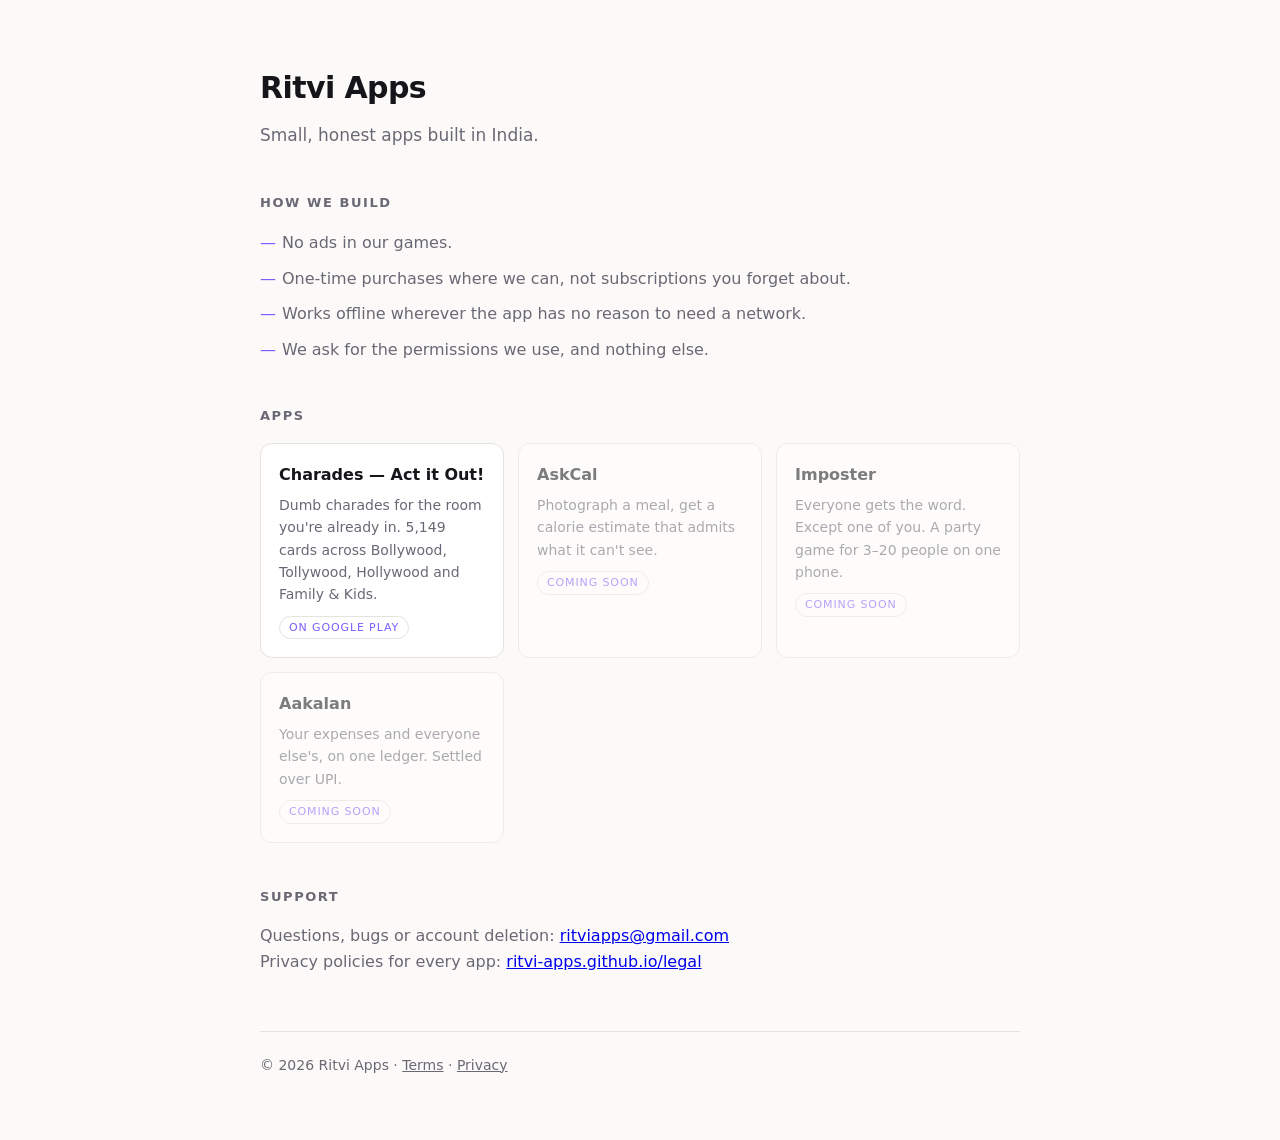
==== index.html @ 6da3868f "feat: Ritvi Apps landing page Serves at ritvi-apps.github.io so the store listings can point at a bu" ====
<!doctype html>
<html lang="en">
<head>
<meta charset="utf-8">
<meta name="viewport" content="width=device-width, initial-scale=1">
<title>Ritvi Apps</title>
<meta name="description" content="Small, honest apps for India. No ads in our games, no subscriptions you forget about.">
<style>
  :root {
    --bg:#fbfaf8; --fg:#16151a; --mut:#6b6875; --line:#e6e2dc; --card:#fff; --accent:#7c5cff;
  }
  @media (prefers-color-scheme: dark) {
    :root { --bg:#100e14; --fg:#ededf0; --mut:#9a94a6; --line:#2a2731; --card:#1a1820; --accent:#a58cff; }
  }
  * { box-sizing: border-box; }
  body {
    margin:0; background:var(--bg); color:var(--fg);
    font:16px/1.6 ui-sans-serif, system-ui, -apple-system, "Segoe UI", sans-serif;
    padding-block:64px; padding-left:20px; padding-right:20px;
  }
  main { max-width:760px; margin:0 auto; }
  h1 { font-size:30px; letter-spacing:-.02em; margin:0 0 10px; }
  .tag { color:var(--mut); margin:0 0 44px; font-size:17px; }
  h2 { font-size:13px; letter-spacing:.12em; text-transform:uppercase; color:var(--mut); margin:44px 0 16px; font-weight:600; }
  .grid { display:grid; gap:14px; grid-template-columns:repeat(auto-fit, minmax(230px,1fr)); }
  .app {
    background:var(--card); border:1px solid var(--line); border-radius:12px;
    padding:18px; text-decoration:none; color:inherit; display:block;
  }
  .app:hover { border-color:var(--accent); }
  .app h3 { margin:0 0 6px; font-size:16px; }
  .app p { margin:0; color:var(--mut); font-size:14px; }
  .soon { opacity:.55; }
  .badge { display:inline-block; font-size:11px; letter-spacing:.08em; text-transform:uppercase;
           color:var(--accent); border:1px solid var(--line); border-radius:99px; padding:2px 9px; margin-top:10px; }
  footer { margin-top:56px; padding-top:22px; border-top:1px solid var(--line); color:var(--mut); font-size:14px; }
  footer a { color:inherit; }
  ul.vals { list-style:none; padding:0; margin:0; display:grid; gap:10px; }
  ul.vals li { padding-left:22px; position:relative; color:var(--mut); }
  ul.vals li::before { content:"—"; position:absolute; left:0; color:var(--accent); }
</style>
</head>
<body>
<main>
  <h1>Ritvi Apps</h1>
  <p class="tag">Small, honest apps built in India.</p>

  <h2>How we build</h2>
  <ul class="vals">
    <li>No ads in our games.</li>
    <li>One-time purchases where we can, not subscriptions you forget about.</li>
    <li>Works offline wherever the app has no reason to need a network.</li>
    <li>We ask for the permissions we use, and nothing else.</li>
  </ul>

  <h2>Apps</h2>
  <div class="grid">
    <a class="app" href="https://play.google.com/store/apps/details?id=com.riteshf.charadesbollywood">
      <h3>Charades — Act it Out!</h3>
      <p>Dumb charades for the room you're already in. 5,149 cards across Bollywood, Tollywood, Hollywood and Family &amp; Kids.</p>
      <span class="badge">On Google Play</span>
    </a>
    <div class="app soon">
      <h3>AskCal</h3>
      <p>Photograph a meal, get a calorie estimate that admits what it can't see.</p>
      <span class="badge">Coming soon</span>
    </div>
    <div class="app soon">
      <h3>Imposter</h3>
      <p>Everyone gets the word. Except one of you. A party game for 3–20 people on one phone.</p>
      <span class="badge">Coming soon</span>
    </div>
    <div class="app soon">
      <h3>Aakalan</h3>
      <p>Your expenses and everyone else's, on one ledger. Settled over UPI.</p>
      <span class="badge">Coming soon</span>
    </div>
  </div>

  <h2>Support</h2>
  <p style="color:var(--mut); margin:0">
    Questions, bugs or account deletion: <a href="mailto:ritviapps@gmail.com">ritviapps@gmail.com</a><br>
    Privacy policies for every app: <a href="https://ritvi-apps.github.io/legal/">ritvi-apps.github.io/legal</a>
  </p>

  <footer>
    © <span id="y"></span> Ritvi Apps ·
    <a href="https://ritvi-apps.github.io/legal/terms.html">Terms</a> ·
    <a href="https://ritvi-apps.github.io/legal/">Privacy</a>
    <script>document.getElementById('y').textContent = new Date().getFullYear();</script>
  </footer>
</main>
</body>
</html>
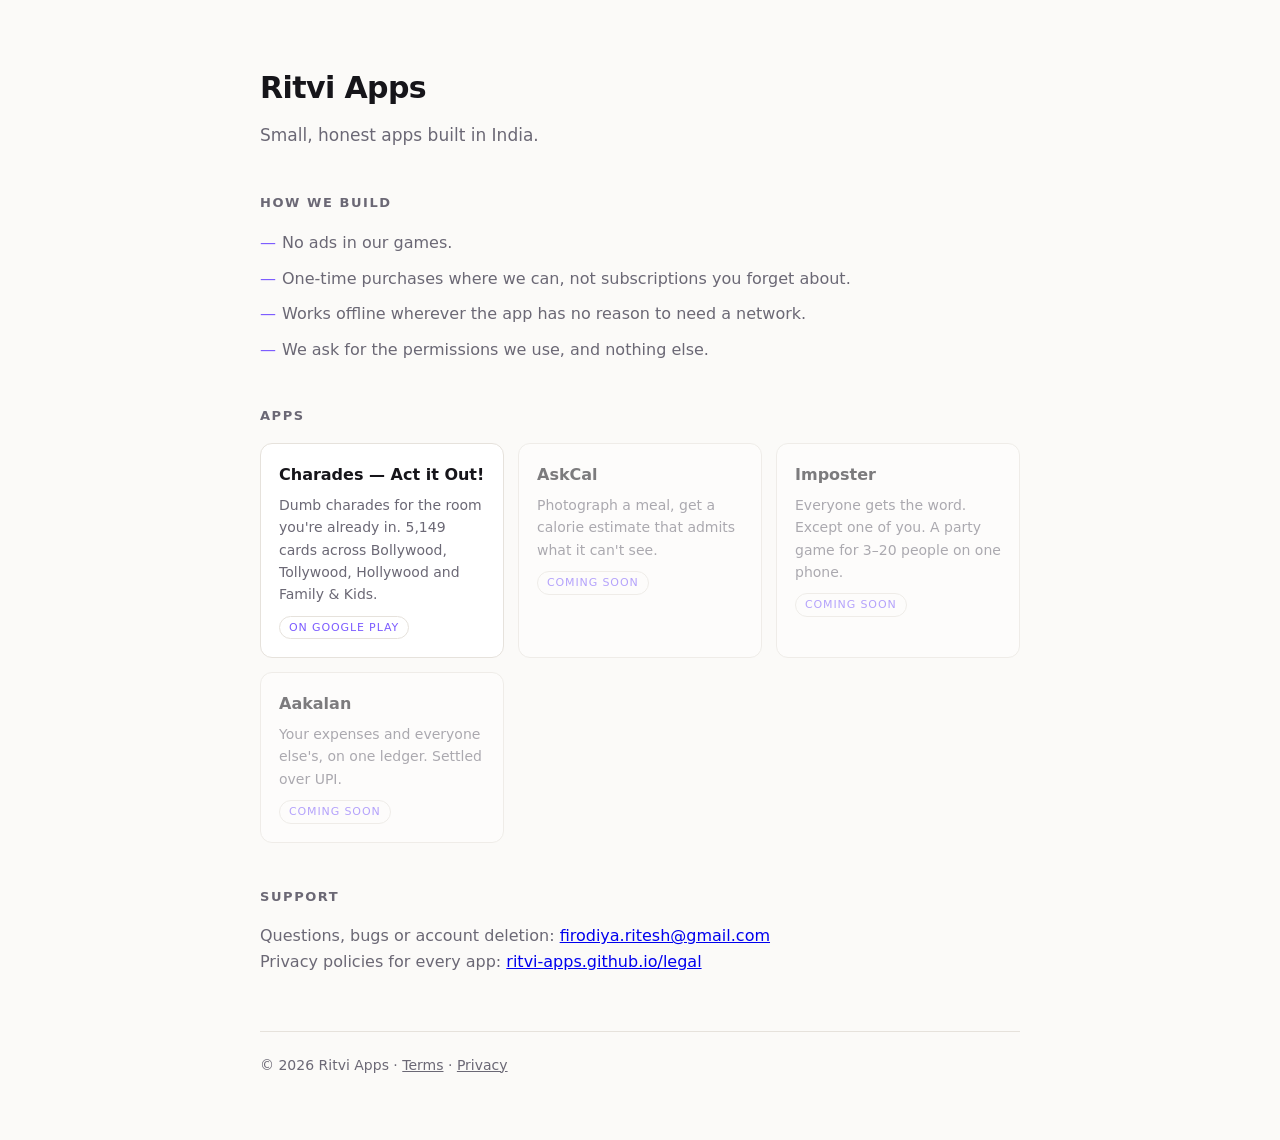
==== commit 8a80b351: "revert: keep the personal support address on the listings Reverses the ritviapps@gmail.com swap. The" ====
--- a/index.html
+++ b/index.html
@@ -79,7 +79,7 @@
 
   <h2>Support</h2>
   <p style="color:var(--mut); margin:0">
-    Questions, bugs or account deletion: <a href="mailto:ritviapps@gmail.com">ritviapps@gmail.com</a><br>
+    Questions, bugs or account deletion: <a href="mailto:firodiya.ritesh@gmail.com">firodiya.ritesh@gmail.com</a><br>
     Privacy policies for every app: <a href="https://ritvi-apps.github.io/legal/">ritvi-apps.github.io/legal</a>
   </p>
 
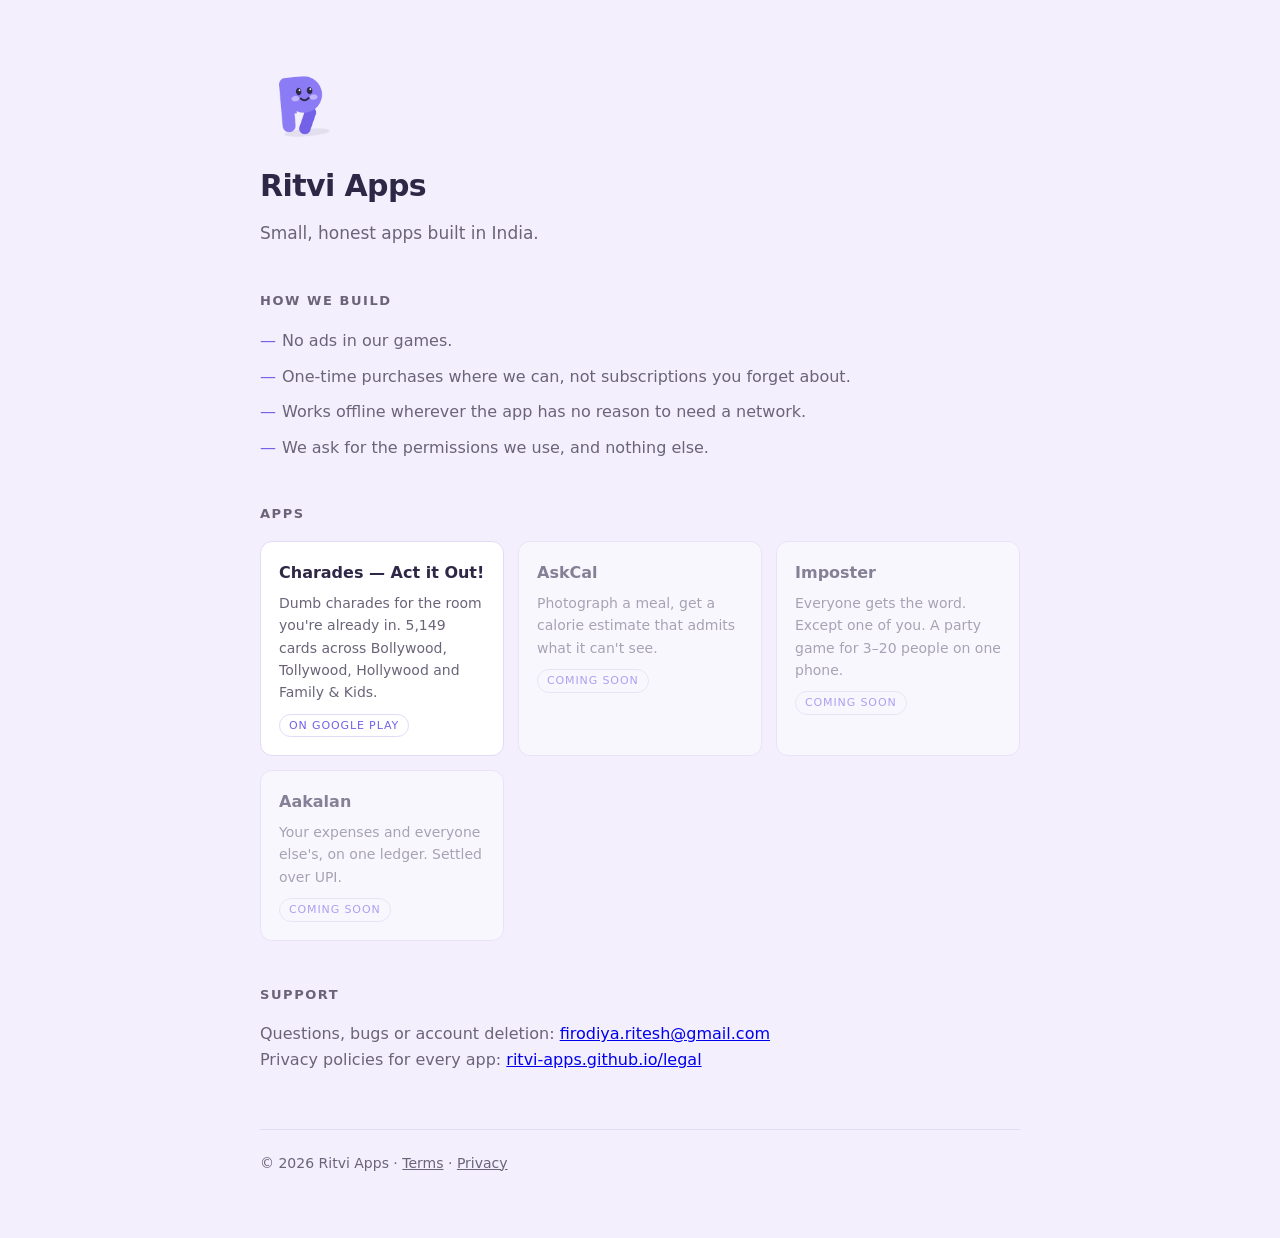
==== commit fba79831: "feat: brand the site with the Ritvi Apps character Favicon, apple-touch-icon and Open Graph card, pl" ====
--- a/index.html
+++ b/index.html
@@ -5,12 +5,22 @@
 <meta name="viewport" content="width=device-width, initial-scale=1">
 <title>Ritvi Apps</title>
 <meta name="description" content="Small, honest apps for India. No ads in our games, no subscriptions you forget about.">
+<link rel="icon" type="image/png" sizes="32x32" href="favicon-32.png">
+<link rel="icon" type="image/png" sizes="512x512" href="icon-512.png">
+<link rel="apple-touch-icon" href="apple-touch-icon.png">
+<meta property="og:title" content="Ritvi Apps">
+<meta property="og:description" content="Party games and useful apps, built in India. No ads, no subscription, works offline.">
+<meta property="og:image" content="https://ritvi-apps.github.io/social-preview.png">
+<meta property="og:url" content="https://ritvi-apps.github.io/">
+<meta property="og:type" content="website">
+<meta name="twitter:card" content="summary_large_image">
+<meta name="twitter:image" content="https://ritvi-apps.github.io/social-preview.png">
 <style>
   :root {
-    --bg:#fbfaf8; --fg:#16151a; --mut:#6b6875; --line:#e6e2dc; --card:#fff; --accent:#7c5cff;
+    --bg:#F3EFFD; --fg:#2E2745; --mut:#6b6479; --line:#e2dbf5; --card:#fff; --accent:#7361E8;
   }
   @media (prefers-color-scheme: dark) {
-    :root { --bg:#100e14; --fg:#ededf0; --mut:#9a94a6; --line:#2a2731; --card:#1a1820; --accent:#a58cff; }
+    :root { --bg:#16121f; --fg:#ededf0; --mut:#9a94a6; --line:#2a2438; --card:#1e1929; --accent:#A78BFA; }
   }
   * { box-sizing: border-box; }
   body {
@@ -42,6 +52,7 @@
 </head>
 <body>
 <main>
+  <img src="icon-512.png" alt="" width="84" height="84" style="display:block;margin:0 0 14px;border-radius:20px">
   <h1>Ritvi Apps</h1>
   <p class="tag">Small, honest apps built in India.</p>
 
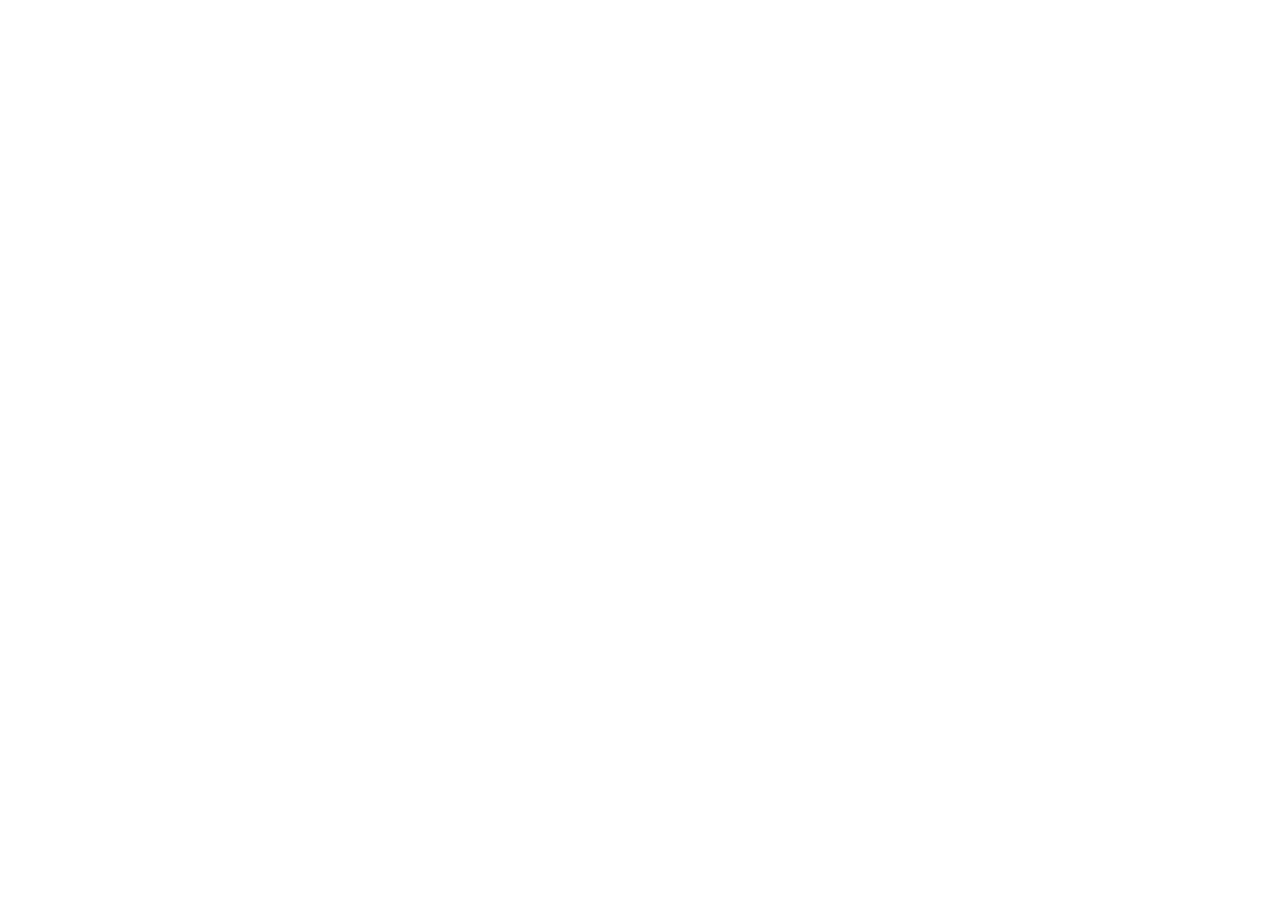
==== commit 66022c7f: "refactor: redirect to ritesh-firodiya.github.io/products The Ritvi Apps page is folded into the cons" ====
--- a/index.html
+++ b/index.html
@@ -1,105 +1,28 @@
-<!doctype html>
+<!DOCTYPE html>
 <html lang="en">
 <head>
 <meta charset="utf-8">
 <meta name="viewport" content="width=device-width, initial-scale=1">
-<title>Ritvi Apps</title>
-<meta name="description" content="Small, honest apps for India. No ads in our games, no subscriptions you forget about.">
-<link rel="icon" type="image/png" sizes="32x32" href="favicon-32.png">
-<link rel="icon" type="image/png" sizes="512x512" href="icon-512.png">
-<link rel="apple-touch-icon" href="apple-touch-icon.png">
-<meta property="og:title" content="Ritvi Apps">
-<meta property="og:description" content="Party games and useful apps, built in India. No ads, no subscription, works offline.">
-<meta property="og:image" content="https://ritvi-apps.github.io/social-preview.png">
-<meta property="og:url" content="https://ritvi-apps.github.io/">
-<meta property="og:type" content="website">
-<meta name="twitter:card" content="summary_large_image">
-<meta name="twitter:image" content="https://ritvi-apps.github.io/social-preview.png">
+<title>Ritvi Apps — moved</title>
+<link rel="canonical" href="https://ritesh-firodiya.github.io/products/">
+<meta http-equiv="refresh" content="0; url=https://ritesh-firodiya.github.io/products/">
+<meta name="robots" content="noindex, follow">
 <style>
-  :root {
-    --bg:#F3EFFD; --fg:#2E2745; --mut:#6b6479; --line:#e2dbf5; --card:#fff; --accent:#7361E8;
-  }
-  @media (prefers-color-scheme: dark) {
-    :root { --bg:#16121f; --fg:#ededf0; --mut:#9a94a6; --line:#2a2438; --card:#1e1929; --accent:#A78BFA; }
-  }
-  * { box-sizing: border-box; }
-  body {
-    margin:0; background:var(--bg); color:var(--fg);
-    font:16px/1.6 ui-sans-serif, system-ui, -apple-system, "Segoe UI", sans-serif;
-    padding-block:64px; padding-left:20px; padding-right:20px;
-  }
-  main { max-width:760px; margin:0 auto; }
-  h1 { font-size:30px; letter-spacing:-.02em; margin:0 0 10px; }
-  .tag { color:var(--mut); margin:0 0 44px; font-size:17px; }
-  h2 { font-size:13px; letter-spacing:.12em; text-transform:uppercase; color:var(--mut); margin:44px 0 16px; font-weight:600; }
-  .grid { display:grid; gap:14px; grid-template-columns:repeat(auto-fit, minmax(230px,1fr)); }
-  .app {
-    background:var(--card); border:1px solid var(--line); border-radius:12px;
-    padding:18px; text-decoration:none; color:inherit; display:block;
-  }
-  .app:hover { border-color:var(--accent); }
-  .app h3 { margin:0 0 6px; font-size:16px; }
-  .app p { margin:0; color:var(--mut); font-size:14px; }
-  .soon { opacity:.55; }
-  .badge { display:inline-block; font-size:11px; letter-spacing:.08em; text-transform:uppercase;
-           color:var(--accent); border:1px solid var(--line); border-radius:99px; padding:2px 9px; margin-top:10px; }
-  footer { margin-top:56px; padding-top:22px; border-top:1px solid var(--line); color:var(--mut); font-size:14px; }
-  footer a { color:inherit; }
-  ul.vals { list-style:none; padding:0; margin:0; display:grid; gap:10px; }
-  ul.vals li { padding-left:22px; position:relative; color:var(--mut); }
-  ul.vals li::before { content:"—"; position:absolute; left:0; color:var(--accent); }
+  body { font-family: -apple-system, BlinkMacSystemFont, 'Segoe UI', Roboto, sans-serif;
+         color: #14130f; background: #fbf9f4; line-height: 1.7;
+         max-width: 40rem; margin: 0 auto; padding: 4rem 1.5rem; }
+  h1 { font-size: 1.5rem; margin: 0 0 .75rem; }
+  p { margin: 0 0 1rem; color: #45423a; }
+  a { color: #8a3324; }
+  .u { font-family: ui-monospace, SFMono-Regular, Menlo, monospace; font-size: .85rem; color: #78736a; word-break: break-all; }
 </style>
 </head>
 <body>
-<main>
-  <img src="icon-512.png" alt="" width="84" height="84" style="display:block;margin:0 0 14px;border-radius:20px">
-  <h1>Ritvi Apps</h1>
-  <p class="tag">Small, honest apps built in India.</p>
-
-  <h2>How we build</h2>
-  <ul class="vals">
-    <li>No ads in our games.</li>
-    <li>One-time purchases where we can, not subscriptions you forget about.</li>
-    <li>Works offline wherever the app has no reason to need a network.</li>
-    <li>We ask for the permissions we use, and nothing else.</li>
-  </ul>
-
-  <h2>Apps</h2>
-  <div class="grid">
-    <a class="app" href="https://play.google.com/store/apps/details?id=com.riteshf.charadesbollywood">
-      <h3>Charades — Act it Out!</h3>
-      <p>Dumb charades for the room you're already in. 5,149 cards across Bollywood, Tollywood, Hollywood and Family &amp; Kids.</p>
-      <span class="badge">On Google Play</span>
-    </a>
-    <div class="app soon">
-      <h3>AskCal</h3>
-      <p>Photograph a meal, get a calorie estimate that admits what it can't see.</p>
-      <span class="badge">Coming soon</span>
-    </div>
-    <div class="app soon">
-      <h3>Imposter</h3>
-      <p>Everyone gets the word. Except one of you. A party game for 3–20 people on one phone.</p>
-      <span class="badge">Coming soon</span>
-    </div>
-    <div class="app soon">
-      <h3>Aakalan</h3>
-      <p>Your expenses and everyone else's, on one ledger. Settled over UPI.</p>
-      <span class="badge">Coming soon</span>
-    </div>
-  </div>
-
-  <h2>Support</h2>
-  <p style="color:var(--mut); margin:0">
-    Questions, bugs or account deletion: <a href="mailto:firodiya.ritesh@gmail.com">firodiya.ritesh@gmail.com</a><br>
-    Privacy policies for every app: <a href="https://ritvi-apps.github.io/legal/">ritvi-apps.github.io/legal</a>
-  </p>
-
-  <footer>
-    © <span id="y"></span> Ritvi Apps ·
-    <a href="https://ritvi-apps.github.io/legal/terms.html">Terms</a> ·
-    <a href="https://ritvi-apps.github.io/legal/">Privacy</a>
-    <script>document.getElementById('y').textContent = new Date().getFullYear();</script>
-  </footer>
-</main>
+  <h1>Ritvi Apps has moved</h1>
+  <p>This document now lives on <strong>ritesh-firodiya.github.io</strong>. You should be redirected automatically.</p>
+  <p><a href="https://ritesh-firodiya.github.io/products/">Open Ritvi Apps &rarr;</a></p>
+  <p class="u">https://ritesh-firodiya.github.io/products/</p>
+  <p>This address is kept working permanently, because app builds already installed on people&rsquo;s phones ask for it.</p>
+<script>location.replace('https://ritesh-firodiya.github.io' + '/products/');</script>
 </body>
 </html>
